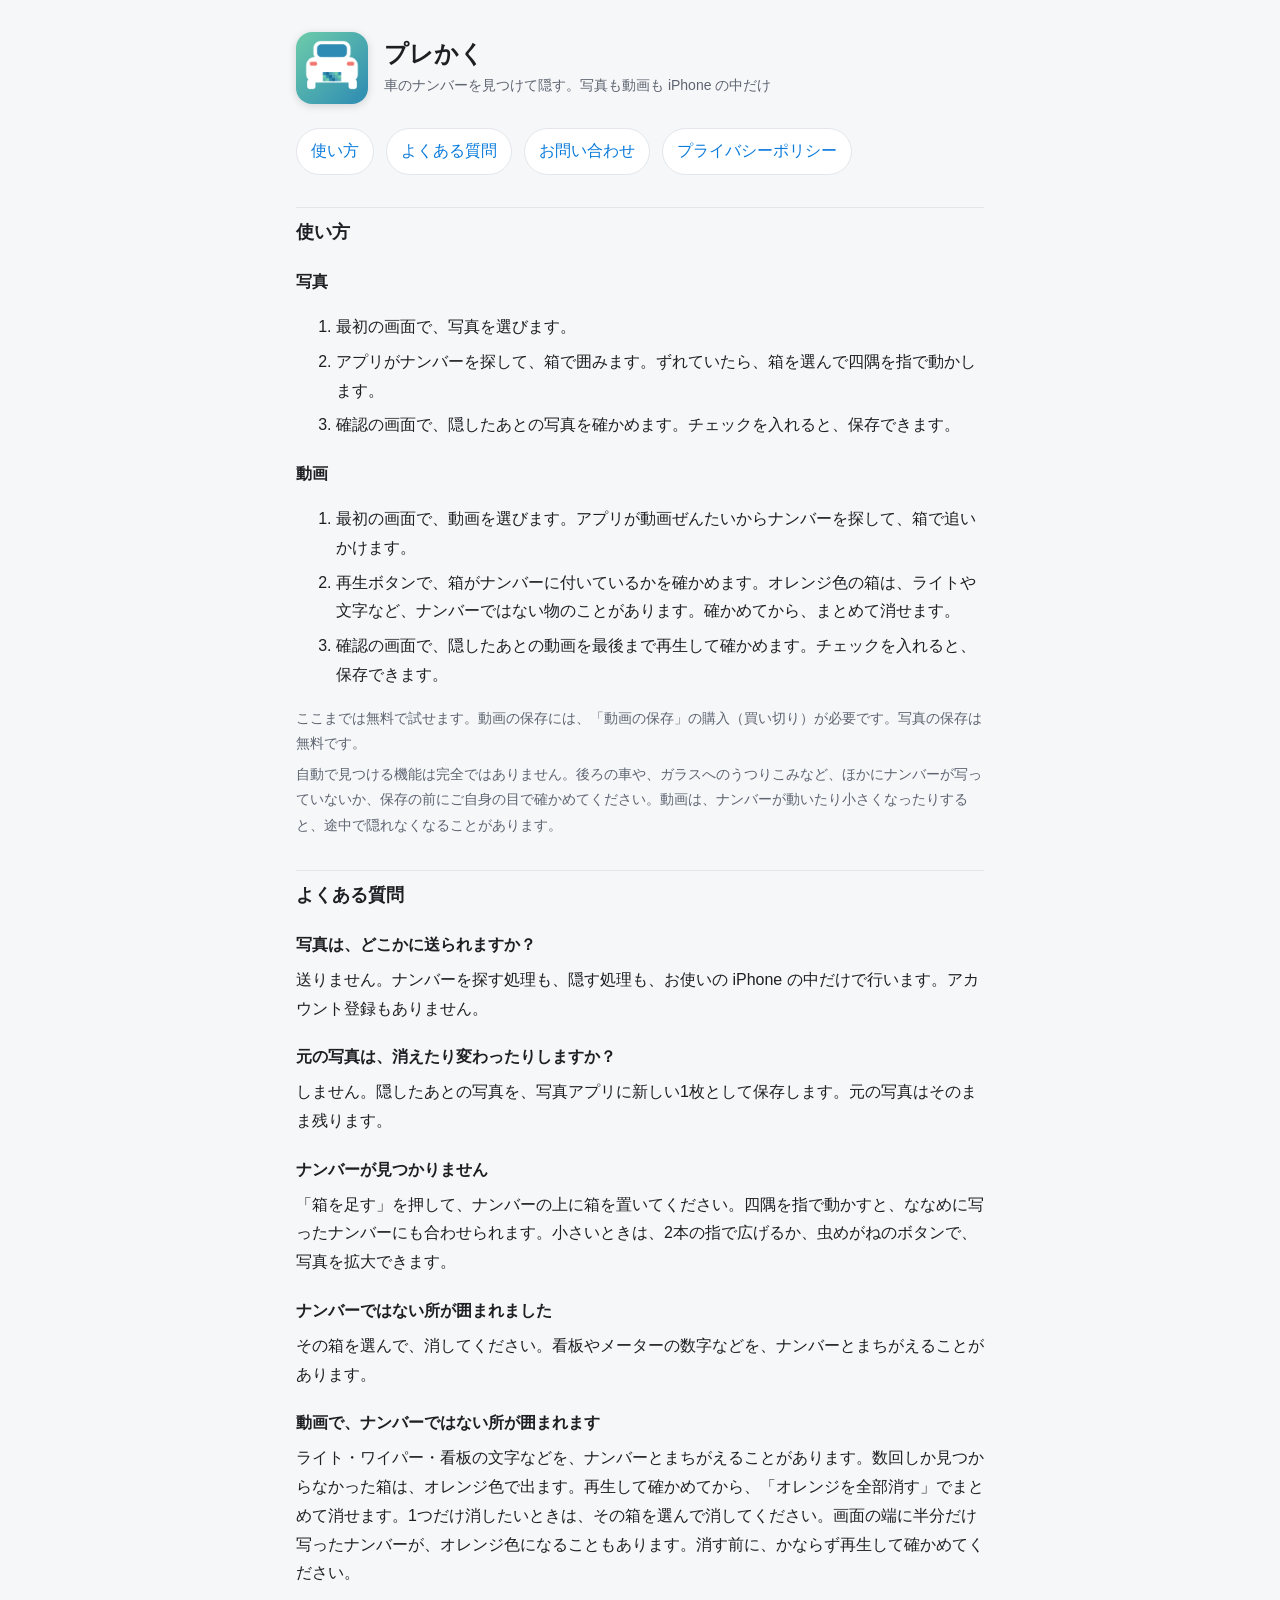
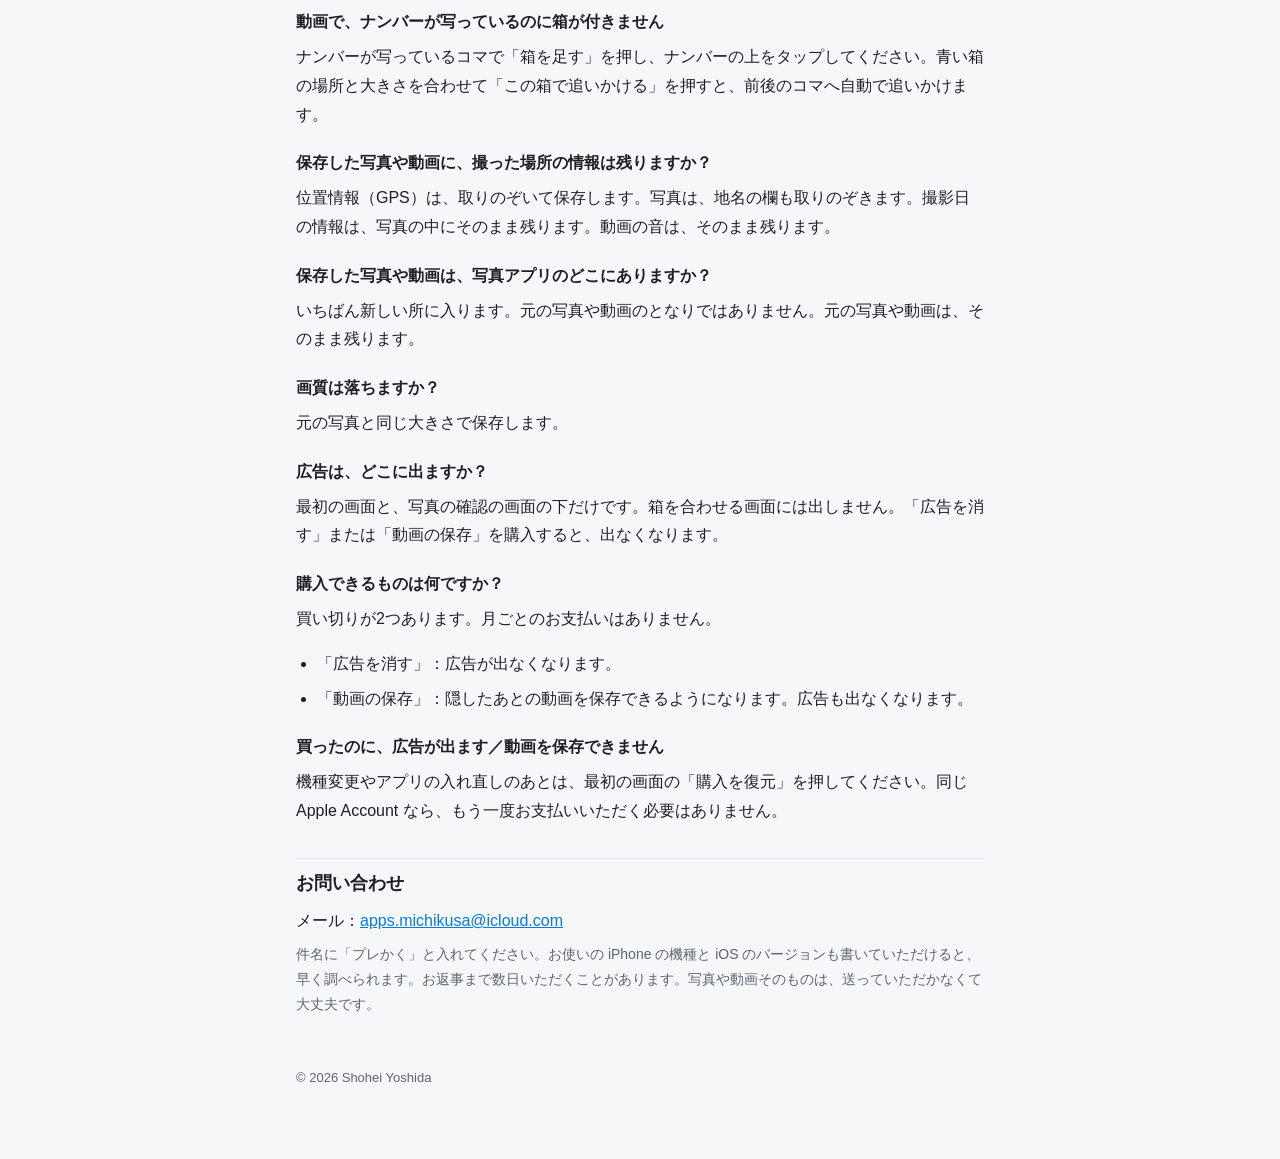
==== prekaku/index.html @ 1cfc44f2 "プレかく のサポートとプライバシーポリシーを公開 Co-Authored-By: Claude Fable 5.2 <noreply@anthropic.com>" ====
<!doctype html>
<html lang="ja">
<head>
<meta charset="utf-8">
<meta name="viewport" content="width=device-width, initial-scale=1">
<title>プレかく サポート</title>
<meta name="description" content="写真と動画の、車のナンバープレートを隠すアプリ「プレかく」のサポートページです。使い方・よくある質問・お問い合わせ先。">
<link rel="stylesheet" href="style.css">
</head>
<body>
<main>
  <header class="app">
    <img src="icon.png" alt="プレかく のアイコン">
    <div>
      <h1>プレかく</h1>
      <p>車のナンバーを見つけて隠す。写真も動画も iPhone の中だけ</p>
    </div>
  </header>

  <nav class="links">
    <a href="#howto">使い方</a>
    <a href="#faq">よくある質問</a>
    <a href="#contact">お問い合わせ</a>
    <a href="privacy.html">プライバシーポリシー</a>
  </nav>

  <h2 id="howto">使い方</h2>
  <h3>写真</h3>
  <ol>
    <li>最初の画面で、写真を選びます。</li>
    <li>アプリがナンバーを探して、箱で囲みます。ずれていたら、箱を選んで四隅を指で動かします。</li>
    <li>確認の画面で、隠したあとの写真を確かめます。チェックを入れると、保存できます。</li>
  </ol>
  <h3>動画</h3>
  <ol>
    <li>最初の画面で、動画を選びます。アプリが動画ぜんたいからナンバーを探して、箱で追いかけます。</li>
    <li>再生ボタンで、箱がナンバーに付いているかを確かめます。オレンジ色の箱は、ライトや文字など、ナンバーではない物のことがあります。確かめてから、まとめて消せます。</li>
    <li>確認の画面で、隠したあとの動画を最後まで再生して確かめます。チェックを入れると、保存できます。</li>
  </ol>
  <p class="sub">ここまでは無料で試せます。動画の保存には、「動画の保存」の購入（買い切り）が必要です。写真の保存は無料です。</p>
  <p class="sub">自動で見つける機能は完全ではありません。後ろの車や、ガラスへのうつりこみなど、ほかにナンバーが写っていないか、保存の前にご自身の目で確かめてください。動画は、ナンバーが動いたり小さくなったりすると、途中で隠れなくなることがあります。</p>

  <h2 id="faq">よくある質問</h2>

  <h3>写真は、どこかに送られますか？</h3>
  <p>送りません。ナンバーを探す処理も、隠す処理も、お使いの iPhone の中だけで行います。アカウント登録もありません。</p>

  <h3>元の写真は、消えたり変わったりしますか？</h3>
  <p>しません。隠したあとの写真を、写真アプリに新しい1枚として保存します。元の写真はそのまま残ります。</p>

  <h3>ナンバーが見つかりません</h3>
  <p>「箱を足す」を押して、ナンバーの上に箱を置いてください。四隅を指で動かすと、ななめに写ったナンバーにも合わせられます。小さいときは、2本の指で広げるか、虫めがねのボタンで、写真を拡大できます。</p>

  <h3>ナンバーではない所が囲まれました</h3>
  <p>その箱を選んで、消してください。看板やメーターの数字などを、ナンバーとまちがえることがあります。</p>

  <h3>動画で、ナンバーではない所が囲まれます</h3>
  <p>ライト・ワイパー・看板の文字などを、ナンバーとまちがえることがあります。数回しか見つからなかった箱は、オレンジ色で出ます。再生して確かめてから、「オレンジを全部消す」でまとめて消せます。1つだけ消したいときは、その箱を選んで消してください。画面の端に半分だけ写ったナンバーが、オレンジ色になることもあります。消す前に、かならず再生して確かめてください。</p>

  <h3>動画で、ナンバーが写っているのに箱が付きません</h3>
  <p>ナンバーが写っているコマで「箱を足す」を押し、ナンバーの上をタップしてください。青い箱の場所と大きさを合わせて「この箱で追いかける」を押すと、前後のコマへ自動で追いかけます。</p>

  <h3>保存した写真や動画に、撮った場所の情報は残りますか？</h3>
  <p>位置情報（GPS）は、取りのぞいて保存します。写真は、地名の欄も取りのぞきます。撮影日の情報は、写真の中にそのまま残ります。動画の音は、そのまま残ります。</p>

  <h3>保存した写真や動画は、写真アプリのどこにありますか？</h3>
  <p>いちばん新しい所に入ります。元の写真や動画のとなりではありません。元の写真や動画は、そのまま残ります。</p>

  <h3>画質は落ちますか？</h3>
  <p>元の写真と同じ大きさで保存します。</p>

  <h3>広告は、どこに出ますか？</h3>
  <p>最初の画面と、写真の確認の画面の下だけです。箱を合わせる画面には出しません。「広告を消す」または「動画の保存」を購入すると、出なくなります。</p>

  <h3>購入できるものは何ですか？</h3>
  <p>買い切りが2つあります。月ごとのお支払いはありません。</p>
  <ul>
    <li>「広告を消す」：広告が出なくなります。</li>
    <li>「動画の保存」：隠したあとの動画を保存できるようになります。広告も出なくなります。</li>
  </ul>

  <h3>買ったのに、広告が出ます／動画を保存できません</h3>
  <p>機種変更やアプリの入れ直しのあとは、最初の画面の「購入を復元」を押してください。同じ Apple Account なら、もう一度お支払いいただく必要はありません。</p>

  <h2 id="contact">お問い合わせ</h2>
  <p>メール：<a href="mailto:apps.michikusa@icloud.com?subject=%E3%83%97%E3%83%AC%E3%81%8B%E3%81%8F%20%E3%81%AB%E3%81%A4%E3%81%84%E3%81%A6">apps.michikusa@icloud.com</a></p>
  <p class="sub">件名に「プレかく」と入れてください。お使いの iPhone の機種と iOS のバージョンも書いていただけると、早く調べられます。お返事まで数日いただくことがあります。写真や動画そのものは、送っていただかなくて大丈夫です。</p>

  <footer>
    <p>© 2026 Shohei Yoshida</p>
  </footer>
</main>
</body>
</html>
---- prekaku/style.css ----
:root {
  --bg: #f6f7f9;
  --card: #ffffff;
  --text: #1d1f23;
  --sub: #5d6470;
  --line: #e3e6ea;
  --accent: #0a7bdb;
}
@media (prefers-color-scheme: dark) {
  :root {
    --bg: #111317;
    --card: #1b1e24;
    --text: #eceef2;
    --sub: #a3aab6;
    --line: #2c3038;
    --accent: #4aa8ff;
  }
}
* { box-sizing: border-box; }
html { -webkit-text-size-adjust: 100%; }
body {
  margin: 0;
  background: var(--bg);
  color: var(--text);
  font-family: -apple-system, BlinkMacSystemFont, "Hiragino Sans", "Hiragino Kaku Gothic ProN", "Noto Sans JP", sans-serif;
  line-height: 1.8;
  font-size: 16px;
}
main { max-width: 720px; margin: 0 auto; padding: 32px 16px 64px; }
header.app { display: flex; align-items: center; gap: 16px; margin-bottom: 24px; }
header.app img { width: 72px; height: 72px; border-radius: 16px; box-shadow: 0 2px 8px rgba(0,0,0,.15); }
header.app h1 { margin: 0; font-size: 24px; line-height: 1.3; }
header.app p { margin: 4px 0 0; color: var(--sub); font-size: 14px; }
h2 { font-size: 18px; margin: 32px 0 8px; padding-top: 8px; border-top: 1px solid var(--line); }
h3 { font-size: 16px; margin: 20px 0 4px; }
section.card { background: var(--card); border-radius: 14px; padding: 4px 20px 16px; margin: 16px 0; }
p, li { margin: 6px 0; }
ul { padding-left: 1.3em; }
a { color: var(--accent); }
.sub { color: var(--sub); font-size: 14px; }
nav.links { display: flex; flex-wrap: wrap; gap: 12px; margin: 8px 0 0; }
nav.links a { display: inline-block; padding: 8px 14px; border-radius: 999px; background: var(--card); text-decoration: none; border: 1px solid var(--line); }
footer { margin-top: 48px; color: var(--sub); font-size: 13px; }
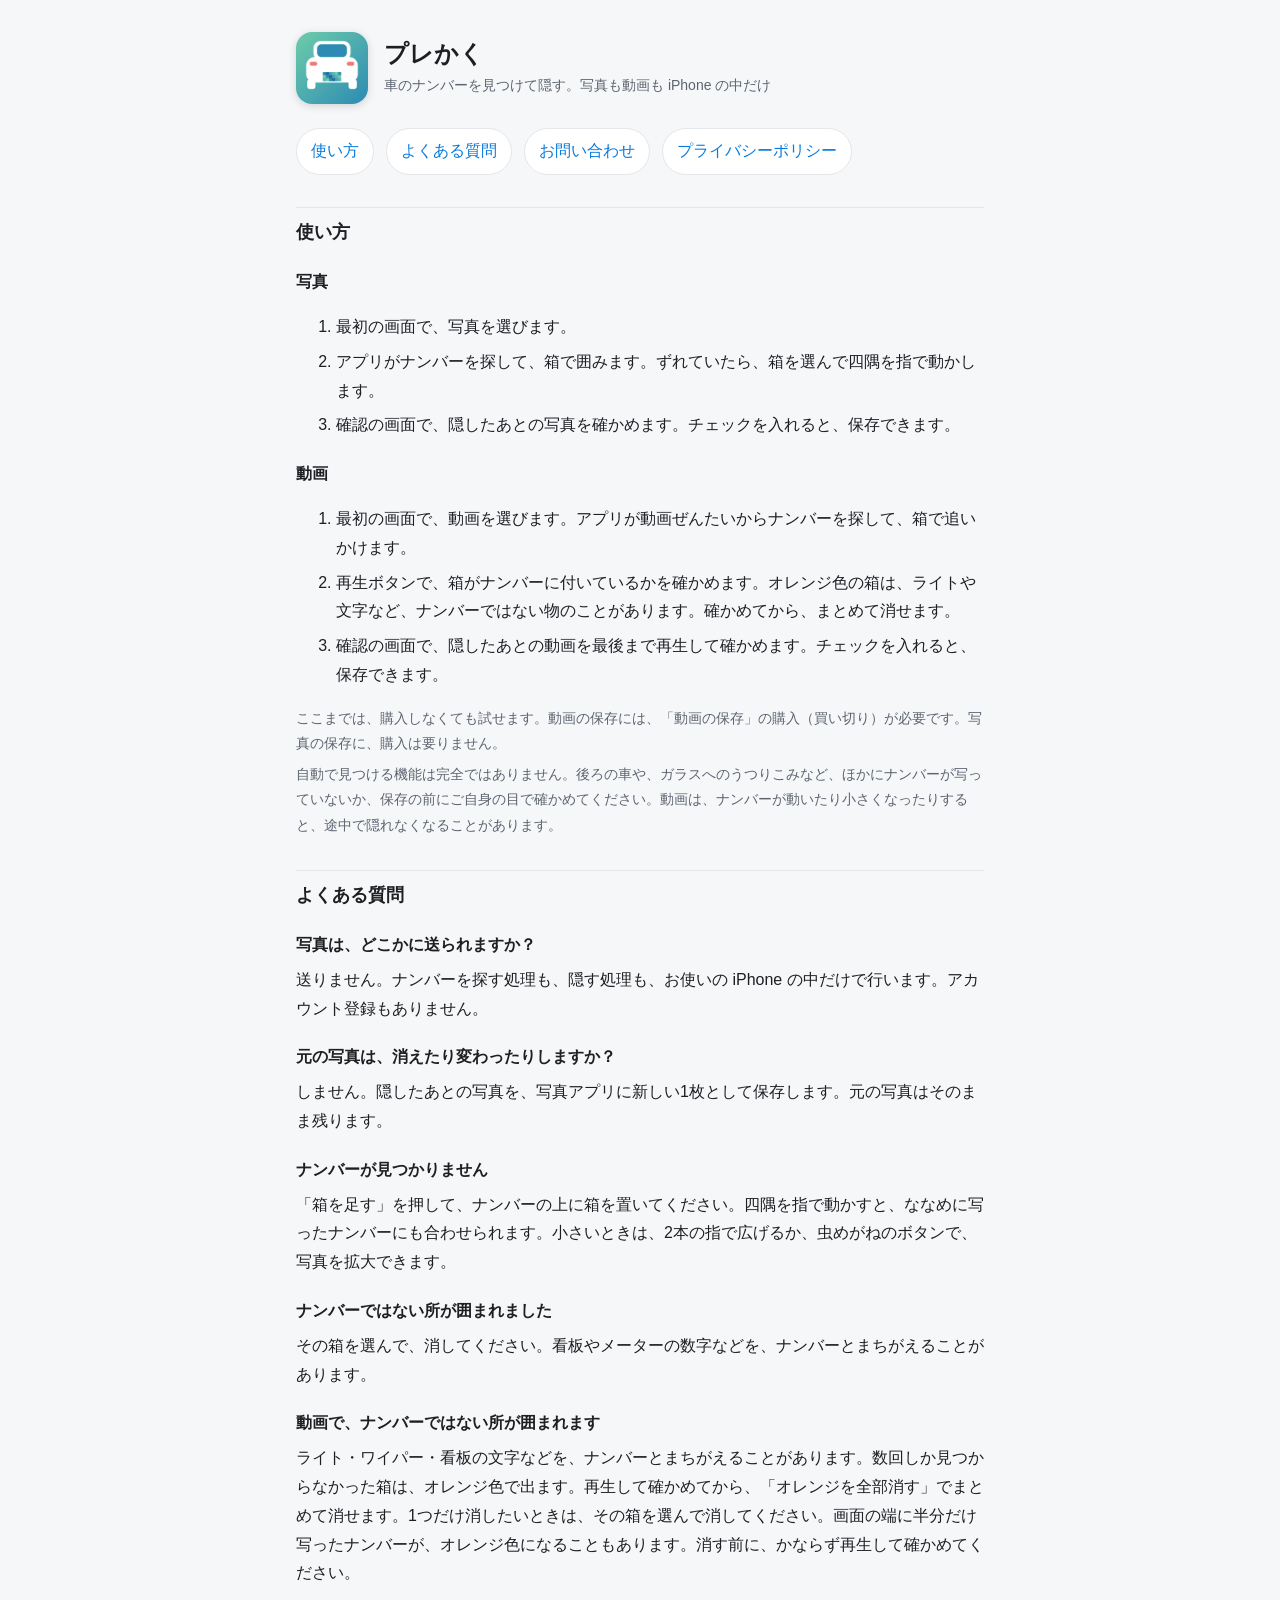
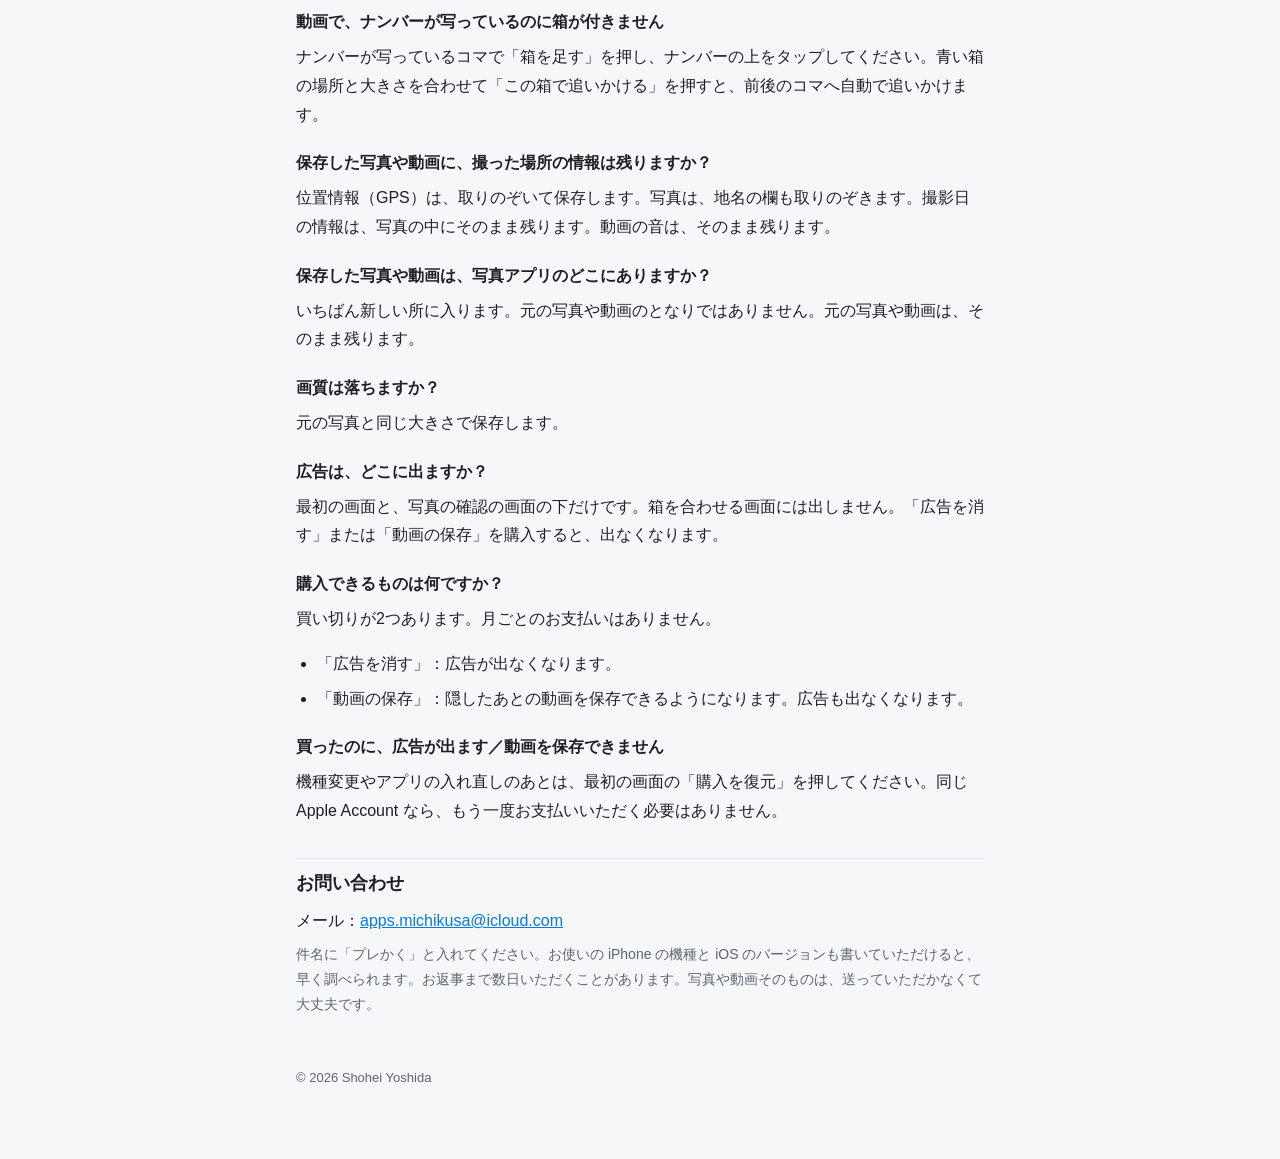
==== commit d6aec114: "プレかく サポート：言い回しを直す Co-Authored-By: Claude Fable 5.2 <noreply@anthropic.com>" ====
--- a/prekaku/index.html
+++ b/prekaku/index.html
@@ -37,7 +37,7 @@
     <li>再生ボタンで、箱がナンバーに付いているかを確かめます。オレンジ色の箱は、ライトや文字など、ナンバーではない物のことがあります。確かめてから、まとめて消せます。</li>
     <li>確認の画面で、隠したあとの動画を最後まで再生して確かめます。チェックを入れると、保存できます。</li>
   </ol>
-  <p class="sub">ここまでは無料で試せます。動画の保存には、「動画の保存」の購入（買い切り）が必要です。写真の保存は無料です。</p>
+  <p class="sub">ここまでは、購入しなくても試せます。動画の保存には、「動画の保存」の購入（買い切り）が必要です。写真の保存に、購入は要りません。</p>
   <p class="sub">自動で見つける機能は完全ではありません。後ろの車や、ガラスへのうつりこみなど、ほかにナンバーが写っていないか、保存の前にご自身の目で確かめてください。動画は、ナンバーが動いたり小さくなったりすると、途中で隠れなくなることがあります。</p>
 
   <h2 id="faq">よくある質問</h2>
